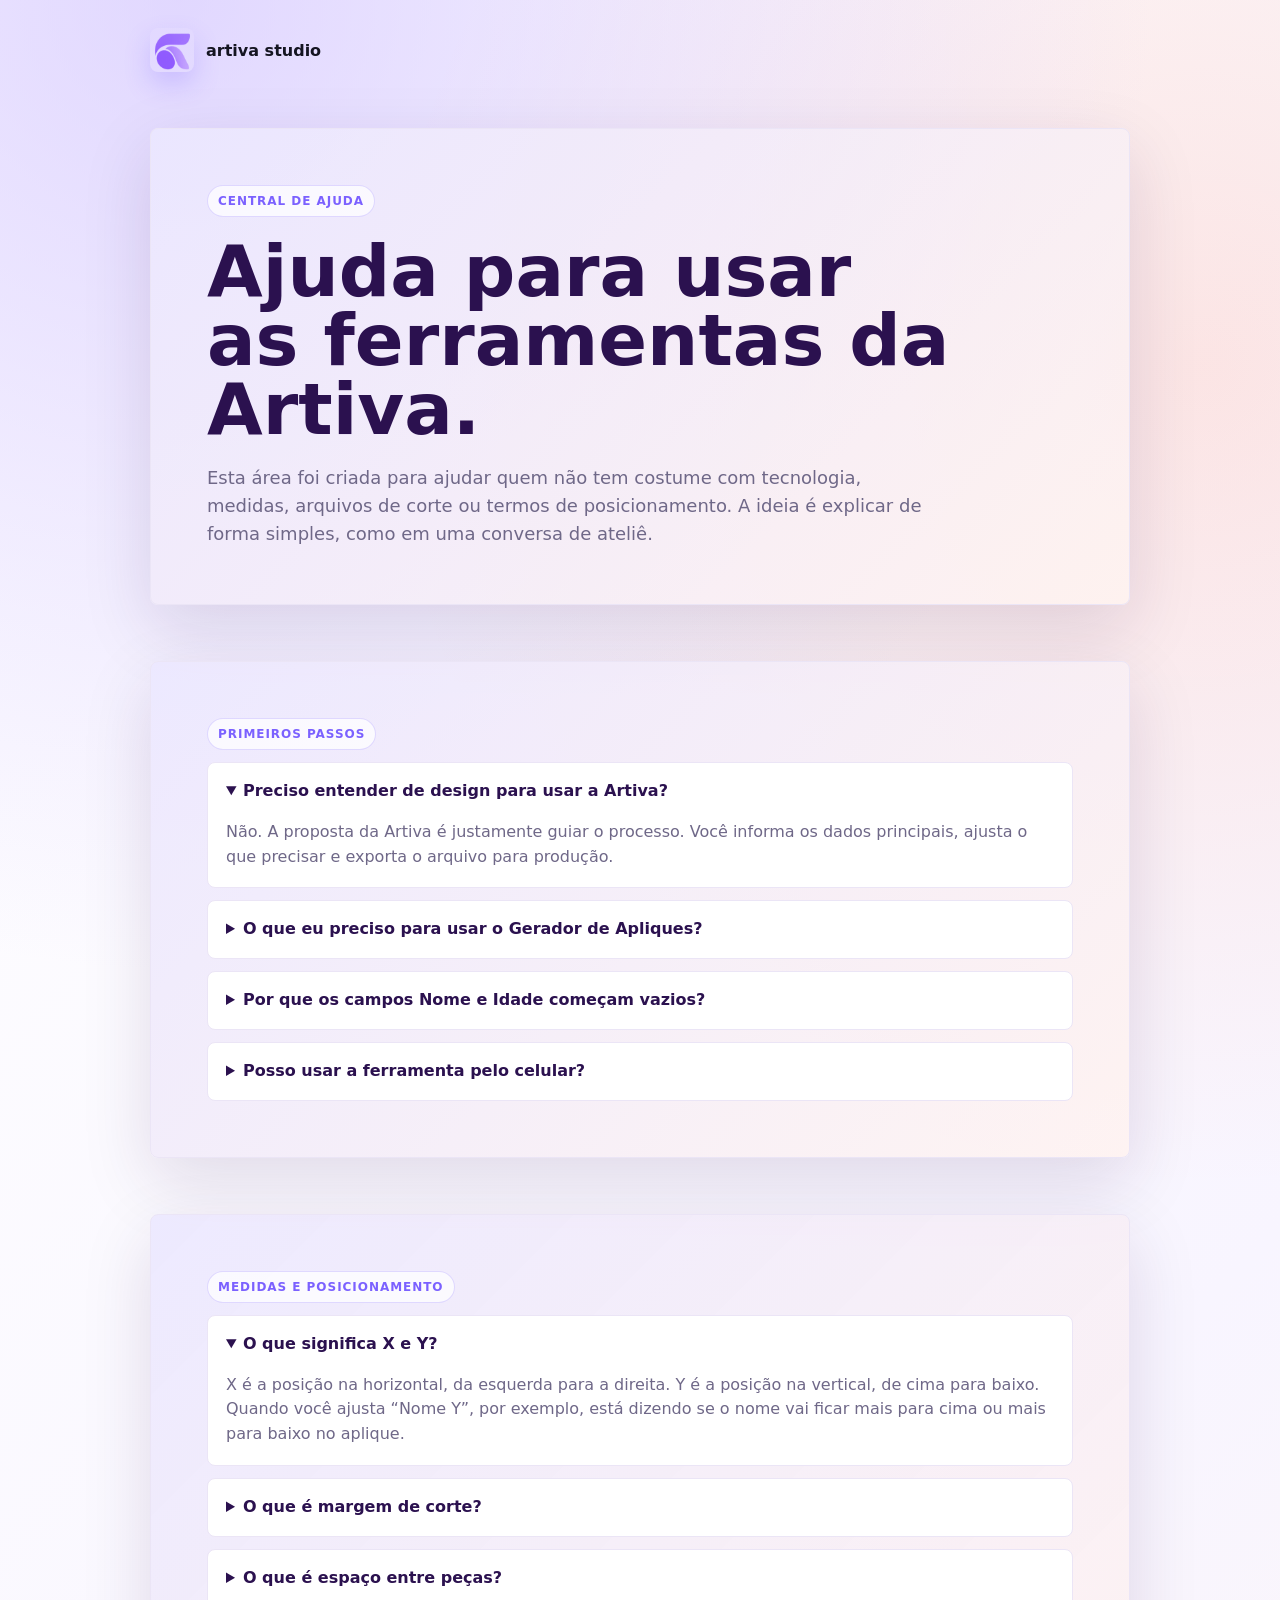
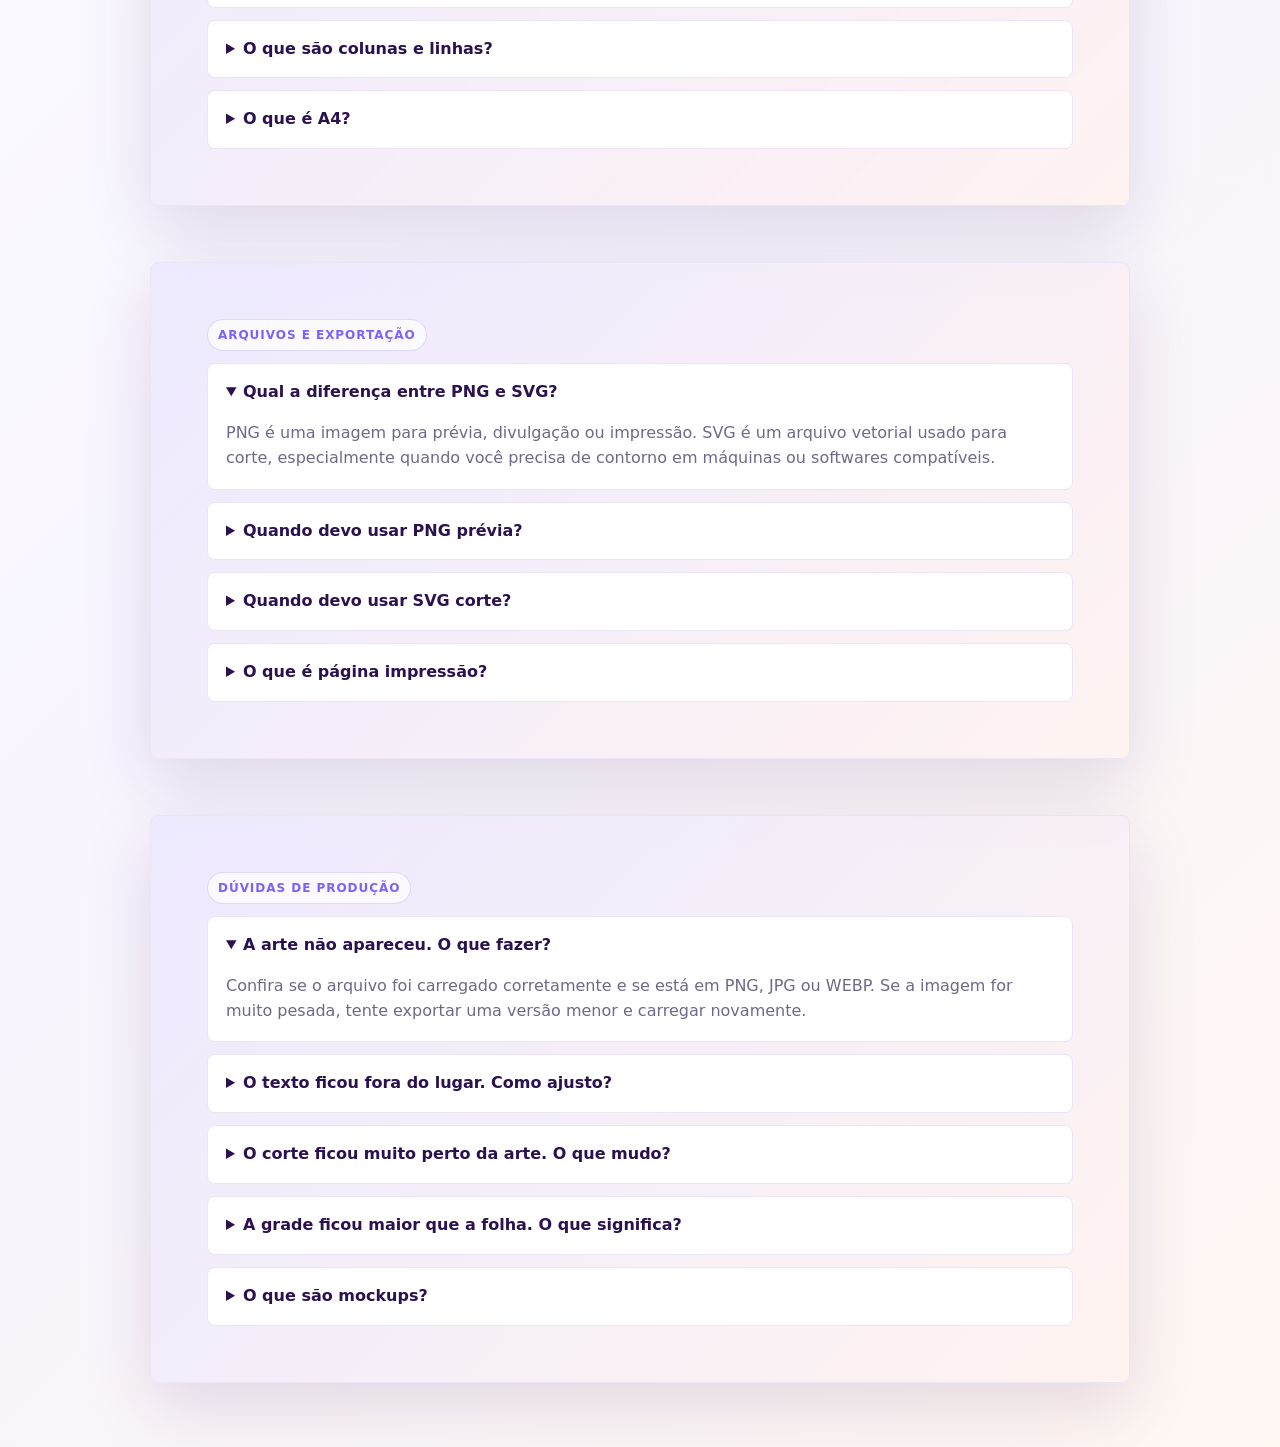
==== faq.html @ 549662f9 "Add files via upload" ====
<!doctype html>
<html lang="pt-BR">
<head>
  <meta charset="utf-8">
  <meta name="viewport" content="width=device-width, initial-scale=1">
  <title>Ajuda e Dúvidas - Artiva Studio</title>
  <link rel="stylesheet" href="style.css">
</head>
<body class="simple-page">
  <main class="simple-shell">
    <a class="brand" href="./">
      <img src="assets/artiva-icone-ui.png" alt="Artiva">
      <span>artiva studio</span>
    </a>

    <section class="simple-card">
      <span class="eyebrow">Central de ajuda</span>
      <h1>Ajuda para usar as ferramentas da Artiva.</h1>
      <p>Esta área foi criada para ajudar quem não tem costume com tecnologia, medidas, arquivos de corte ou termos de posicionamento. A ideia é explicar de forma simples, como em uma conversa de ateliê.</p>
    </section>

    <section class="simple-card faq-list">
      <span class="eyebrow">Primeiros passos</span>
      <details open>
        <summary>Preciso entender de design para usar a Artiva?</summary>
        <p>Não. A proposta da Artiva é justamente guiar o processo. Você informa os dados principais, ajusta o que precisar e exporta o arquivo para produção.</p>
      </details>
      <details>
        <summary>O que eu preciso para usar o Gerador de Apliques?</summary>
        <p>Você precisa de uma arte base em PNG, JPG ou WEBP. O ideal é usar uma imagem com boa qualidade e, se possível, fundo transparente.</p>
      </details>
      <details>
        <summary>Por que os campos Nome e Idade começam vazios?</summary>
        <p>Para evitar que dados de exemplo saiam por engano na produção. Mesmo vazios, a prévia mostra “Nome” e “Idade” como guia visual.</p>
      </details>
      <details>
        <summary>Posso usar a ferramenta pelo celular?</summary>
        <p>A interface foi pensada para funcionar em telas menores, mas a produção de arquivos e ajustes finos costuma ser mais confortável no computador.</p>
      </details>
    </section>

    <section class="simple-card faq-list">
      <span class="eyebrow">Medidas e posicionamento</span>
      <details open>
        <summary>O que significa X e Y?</summary>
        <p>X é a posição na horizontal, da esquerda para a direita. Y é a posição na vertical, de cima para baixo. Quando você ajusta “Nome Y”, por exemplo, está dizendo se o nome vai ficar mais para cima ou mais para baixo no aplique.</p>
      </details>
      <details>
        <summary>O que é margem de corte?</summary>
        <p>É uma folga ao redor da arte para o corte não ficar grudado demais no desenho. Uma margem pequena deixa o corte mais próximo; uma margem maior deixa mais respiro.</p>
      </details>
      <details>
        <summary>O que é espaço entre peças?</summary>
        <p>É a distância entre um aplique e outro na folha. Esse espaço ajuda na hora de cortar e evita que as peças fiquem muito coladas.</p>
      </details>
      <details>
        <summary>O que são colunas e linhas?</summary>
        <p>Colunas são quantas peças aparecem lado a lado. Linhas são quantas fileiras aparecem de cima para baixo. Por exemplo, 4 colunas e 4 linhas formam 16 peças na folha.</p>
      </details>
      <details>
        <summary>O que é A4?</summary>
        <p>A4 é o tamanho de folha mais comum para impressão caseira e de gráfica rápida. A ferramenta monta a prévia nesse formato para facilitar a produção.</p>
      </details>
    </section>

    <section class="simple-card faq-list">
      <span class="eyebrow">Arquivos e exportação</span>
      <details open>
        <summary>Qual a diferença entre PNG e SVG?</summary>
        <p>PNG é uma imagem para prévia, divulgação ou impressão. SVG é um arquivo vetorial usado para corte, especialmente quando você precisa de contorno em máquinas ou softwares compatíveis.</p>
      </details>
      <details>
        <summary>Quando devo usar PNG prévia?</summary>
        <p>Use PNG para conferir visualmente a folha, mostrar para cliente, salvar uma imagem ou testar a arte antes da impressão.</p>
      </details>
      <details>
        <summary>Quando devo usar SVG corte?</summary>
        <p>Use SVG quando precisar do contorno de corte. Ele é útil para preparar o arquivo em fluxos de produção que aceitam vetor.</p>
      </details>
      <details>
        <summary>O que é página impressão?</summary>
        <p>É uma visualização já preparada para imprimir a folha A4. Ela ajuda a abrir a prévia em tamanho correto para produção.</p>
      </details>
    </section>

    <section class="simple-card faq-list">
      <span class="eyebrow">Dúvidas de produção</span>
      <details open>
        <summary>A arte não apareceu. O que fazer?</summary>
        <p>Confira se o arquivo foi carregado corretamente e se está em PNG, JPG ou WEBP. Se a imagem for muito pesada, tente exportar uma versão menor e carregar novamente.</p>
      </details>
      <details>
        <summary>O texto ficou fora do lugar. Como ajusto?</summary>
        <p>Use os campos de posição, principalmente “Nome Y” e “Idade Y”. Aumentar o número desce o texto; diminuir o número sobe o texto.</p>
      </details>
      <details>
        <summary>O corte ficou muito perto da arte. O que mudo?</summary>
        <p>Aumente a margem de corte. Isso cria mais espaço ao redor do desenho no arquivo de contorno.</p>
      </details>
      <details>
        <summary>A grade ficou maior que a folha. O que significa?</summary>
        <p>Significa que o tamanho das peças, o espaço entre elas ou a quantidade de linhas e colunas não cabe na área segura da A4. Reduza o tamanho, diminua o espaço ou use menos peças.</p>
      </details>
      <details>
        <summary>O que são mockups?</summary>
        <p>Mockups são imagens de apresentação que mostram como a arte ficaria aplicada em um produto, como tubete, chaveiro, adesivo, ecobag ou placa MDF.</p>
      </details>
    </section>
  </main>
</body>
</html>
---- style.css ----
:root {
  --primary: #7b61ff;
  --primary-soft: #c9b8ff;
  --white: #ffffff;
  --coral: #ff7a59;
  --cream: #f5e9dd;
  --dark: #2b114f;
  --ink: #151522;
  --muted: #6f6888;
  --line: #ebe5f6;
  --shadow: 0 24px 70px rgba(43, 17, 79, .13);
}

* { box-sizing: border-box; }

body {
  margin: 0;
  font-family: Inter, ui-sans-serif, system-ui, -apple-system, BlinkMacSystemFont, "Segoe UI", Arial, sans-serif;
  color: var(--ink);
  background:
    radial-gradient(circle at 14% 0%, rgba(201, 184, 255, .55), transparent 30%),
    radial-gradient(circle at 94% 12%, rgba(255, 122, 89, .16), transparent 28%),
    linear-gradient(135deg, #ffffff 0%, #f8f5ff 58%, #fff7f2 100%);
}

a { color: inherit; text-decoration: none; }

.simple-page {
  min-height: 100vh;
}

.simple-shell {
  width: min(980px, calc(100% - 40px));
  margin: 0 auto;
  padding: 28px 0 64px;
}

.brand {
  display: flex;
  align-items: center;
  gap: 12px;
  width: fit-content;
  font-weight: 900;
}

.brand img {
  width: 44px;
  height: 44px;
  border-radius: 8px;
  object-fit: cover;
  box-shadow: 0 12px 26px rgba(123, 97, 255, .24);
}

.simple-card {
  display: grid;
  gap: 20px;
  margin-top: 56px;
  padding: clamp(28px, 5vw, 56px);
  border: 1px solid var(--line);
  border-radius: 8px;
  background:
    linear-gradient(135deg, rgba(123, 97, 255, .13), rgba(255, 122, 89, .08)),
    rgba(255, 255, 255, .86);
  box-shadow: var(--shadow);
}

.eyebrow {
  display: inline-flex;
  width: fit-content;
  padding: 8px 10px;
  border: 1px solid rgba(123, 97, 255, .22);
  border-radius: 999px;
  background: rgba(255, 255, 255, .72);
  color: var(--primary);
  font-size: 12px;
  font-weight: 900;
  letter-spacing: .08em;
  text-transform: uppercase;
}

h1 {
  max-width: 760px;
  margin: 0;
  color: var(--dark);
  font-size: clamp(38px, 7vw, 72px);
  line-height: .96;
}

p {
  max-width: 720px;
  margin: 0;
  color: var(--muted);
  font-size: 18px;
  line-height: 1.55;
}

.simple-grid {
  display: grid;
  grid-template-columns: repeat(3, minmax(0, 1fr));
  gap: 12px;
  margin: 10px 0;
}

.simple-grid div {
  min-height: 150px;
  padding: 18px;
  border: 1px solid var(--line);
  border-radius: 8px;
  background: white;
}

.simple-grid strong {
  display: block;
  margin-bottom: 8px;
  color: var(--dark);
  font-size: 18px;
}

.simple-grid span {
  color: var(--muted);
  line-height: 1.45;
}

.button {
  display: inline-flex;
  align-items: center;
  justify-content: center;
  width: fit-content;
  min-height: 44px;
  padding: 0 18px;
  border-radius: 8px;
  background: var(--primary);
  color: white;
  font-weight: 900;
  box-shadow: 0 16px 34px rgba(123, 97, 255, .28);
}

.button.secondary-link {
  background: white;
  color: var(--dark);
  border: 1px solid var(--line);
  box-shadow: none;
}

.inline-actions {
  display: flex;
  flex-wrap: wrap;
  gap: 12px;
}

.faq-list {
  gap: 12px;
}

details {
  border: 1px solid var(--line);
  border-radius: 8px;
  background: white;
  overflow: hidden;
}

summary {
  cursor: pointer;
  padding: 18px;
  color: var(--dark);
  font-weight: 900;
  line-height: 1.3;
}

details p {
  max-width: none;
  padding: 0 18px 18px;
  font-size: 16px;
}

@media (max-width: 760px) {
  .simple-grid { grid-template-columns: 1fr; }
}
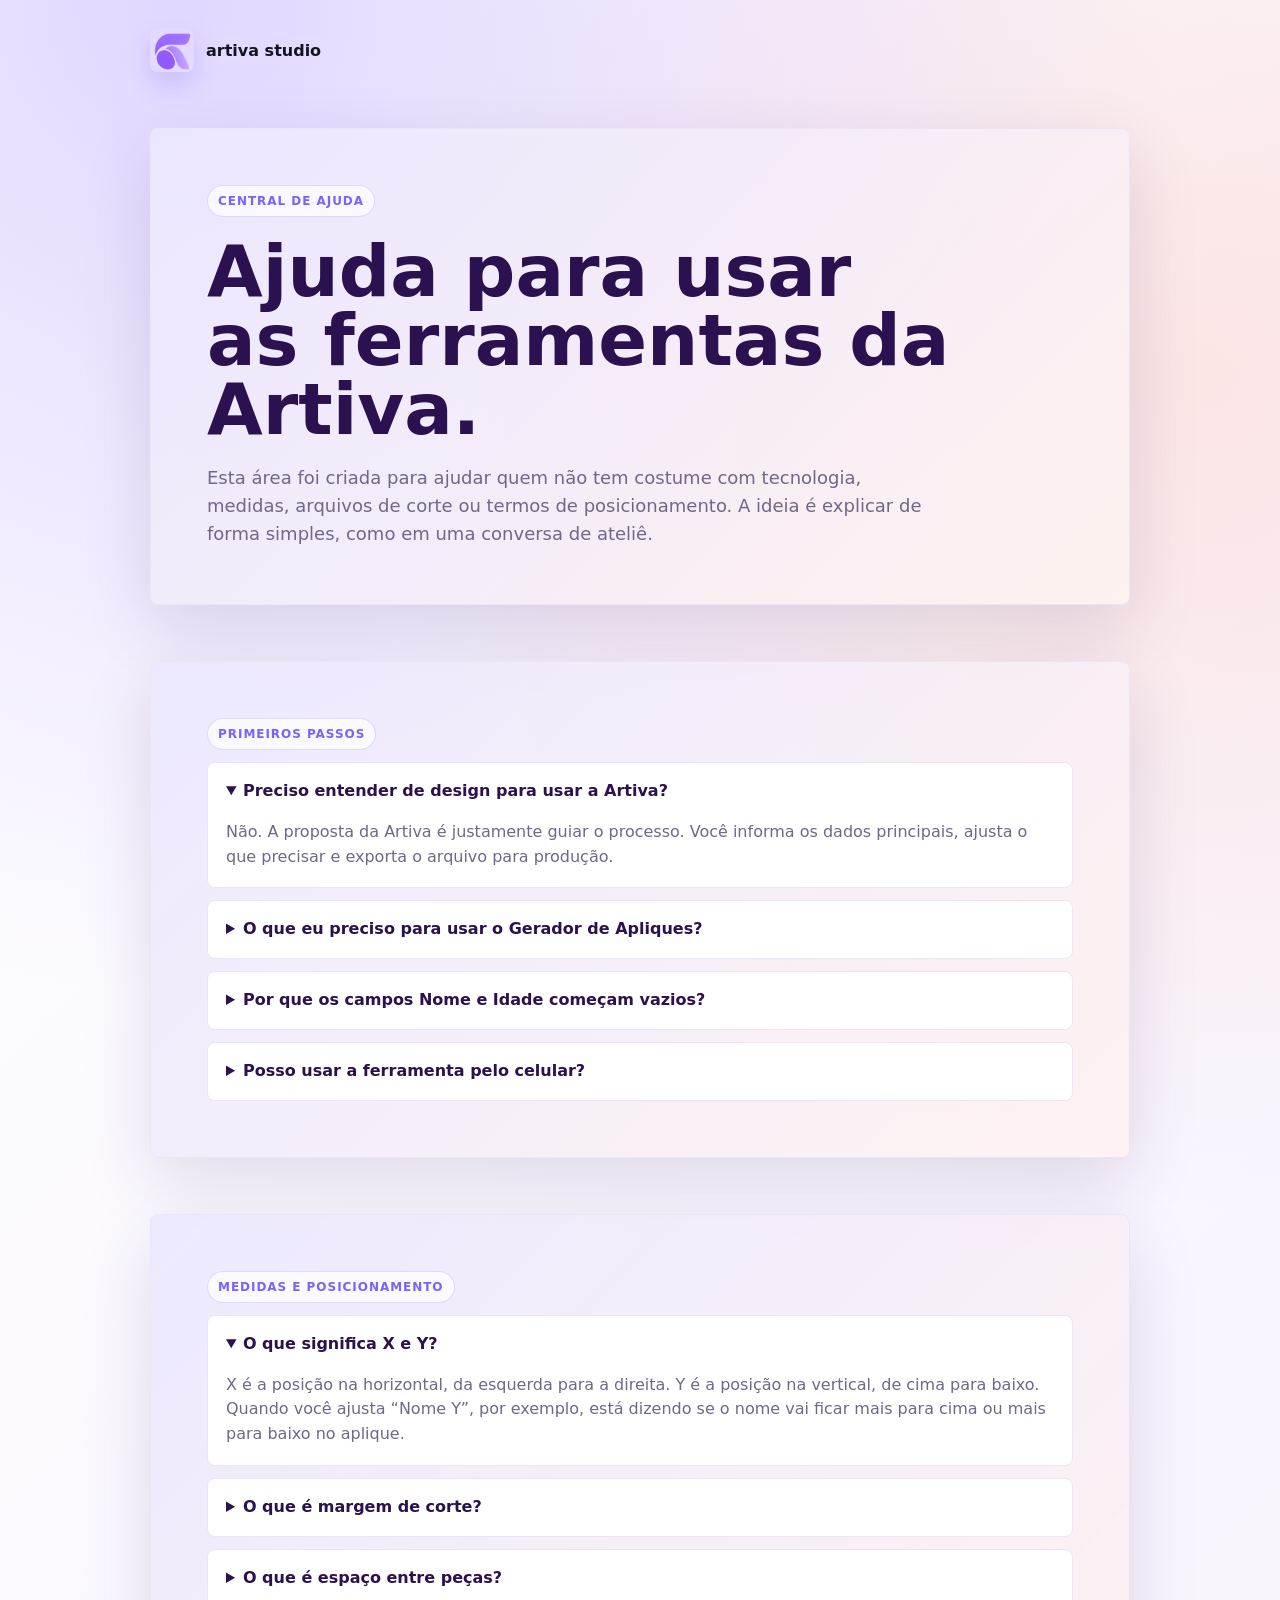
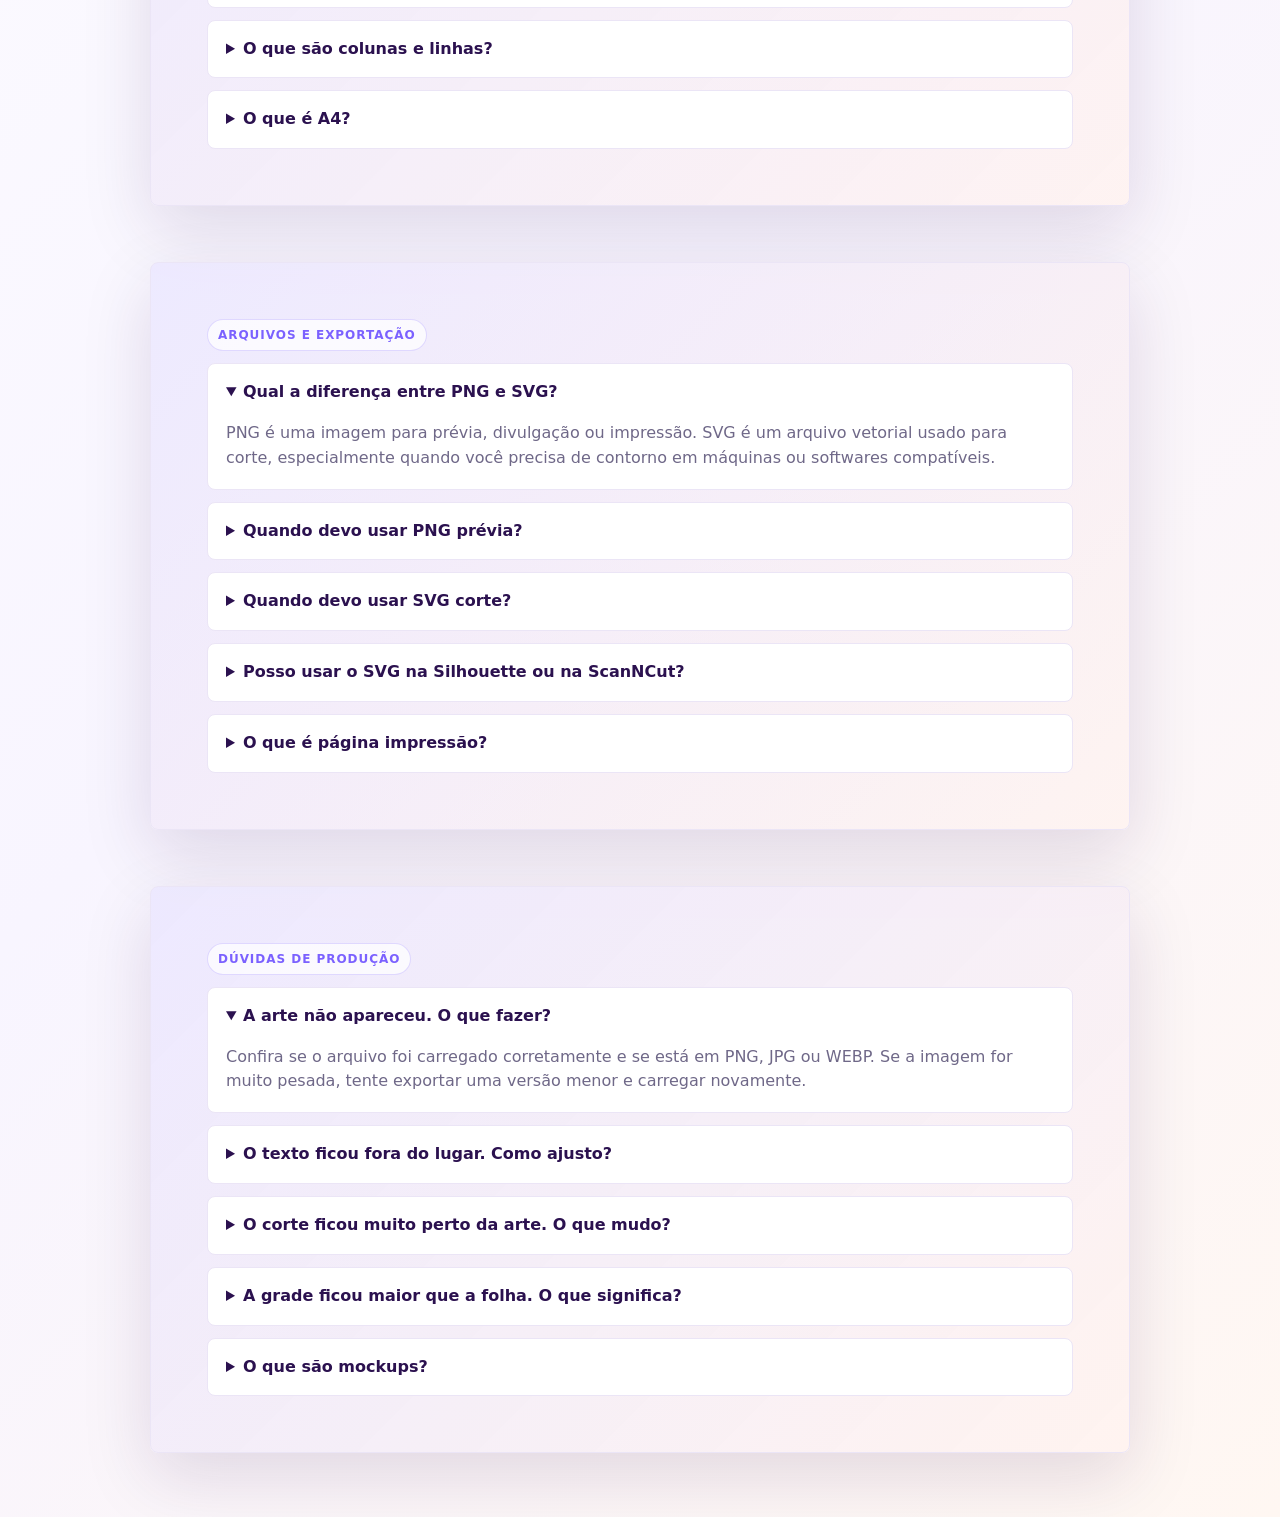
==== commit 067c0402: "Add files via upload" ====
--- a/faq.html
+++ b/faq.html
@@ -78,6 +78,10 @@
         <p>Use SVG quando precisar do contorno de corte. Ele é útil para preparar o arquivo em fluxos de produção que aceitam vetor.</p>
       </details>
       <details>
+        <summary>Posso usar o SVG na Silhouette ou na ScanNCut?</summary>
+        <p>Sim. O SVG é o formato recomendado nesta fase para fluxos de corte. Na Silhouette, importe o SVG no programa compatível com esse formato. Na ScanNCut, use o CanvasWorkspace para abrir ou converter o SVG. Antes de cortar, sempre confira se a escala da folha A4 e das peças está correta.</p>
+      </details>
+      <details>
         <summary>O que é página impressão?</summary>
         <p>É uma visualização já preparada para imprimir a folha A4. Ela ajuda a abrir a prévia em tamanho correto para produção.</p>
       </details>
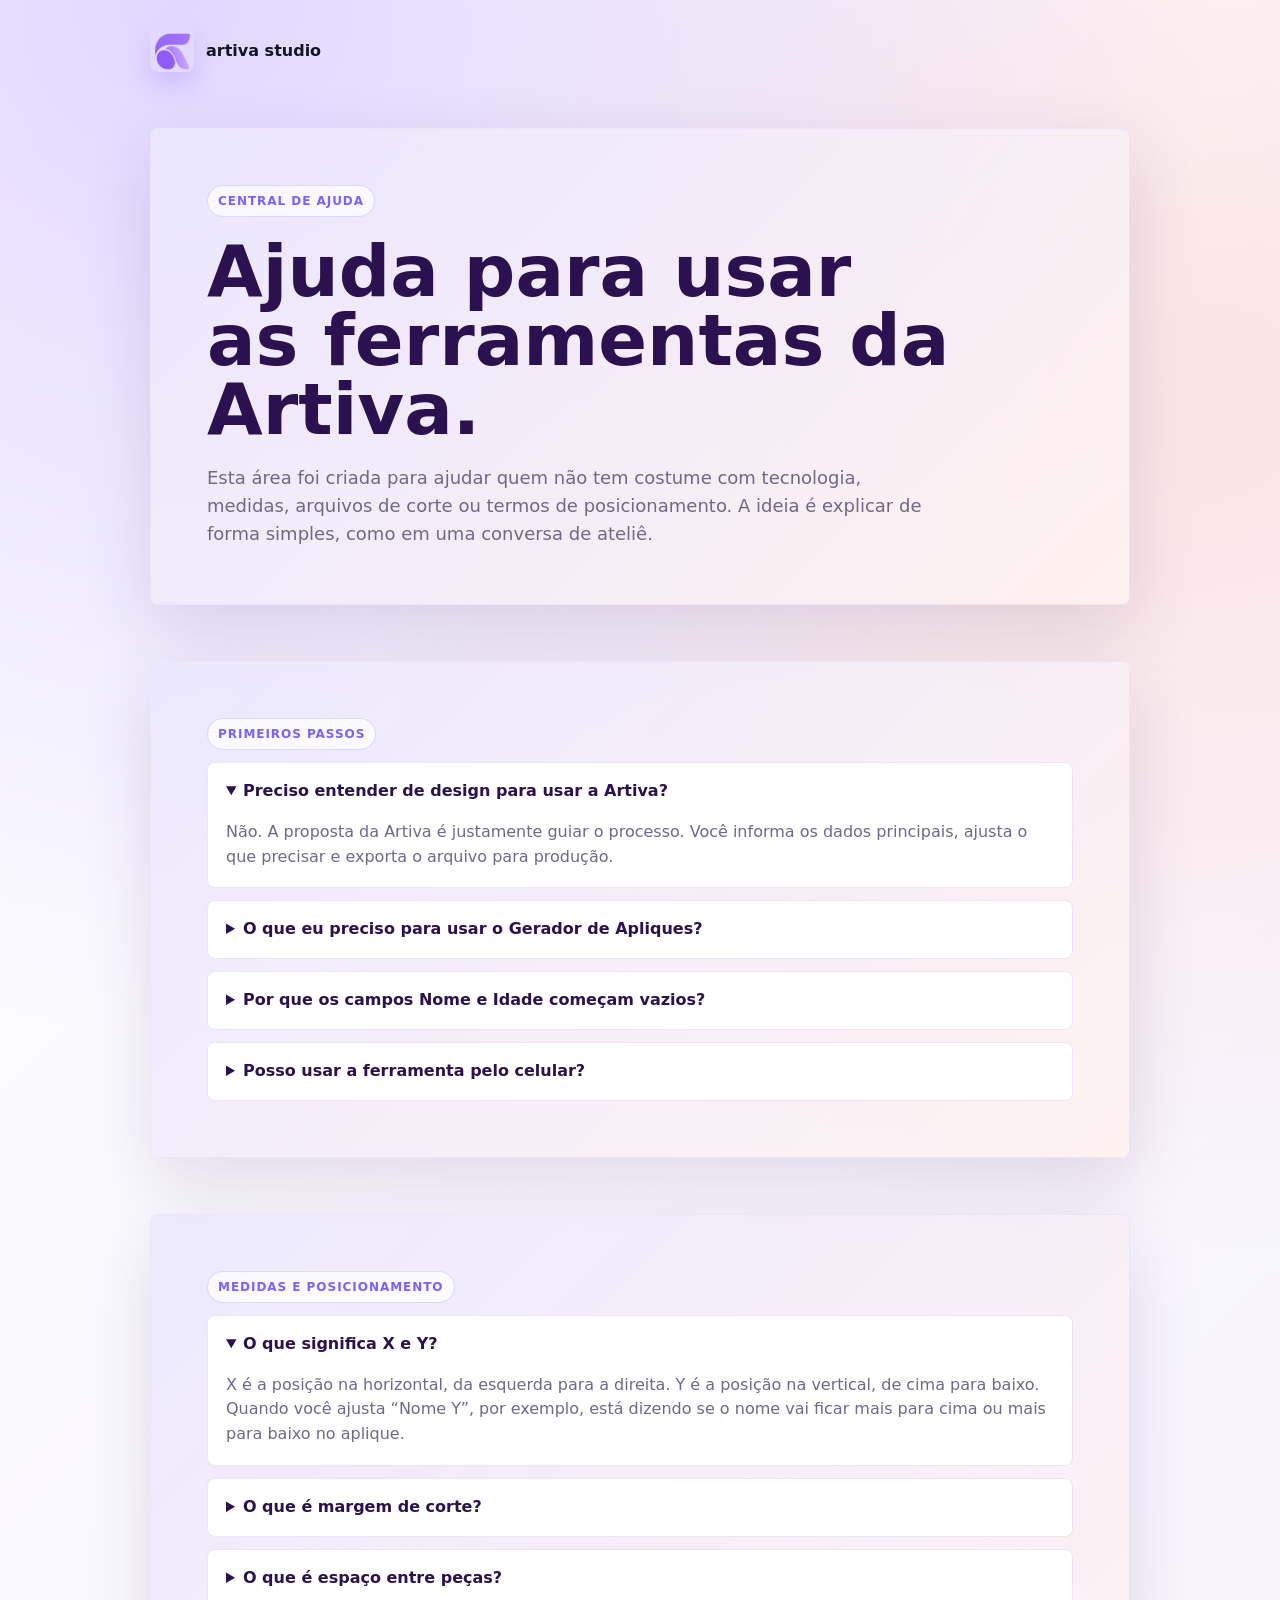
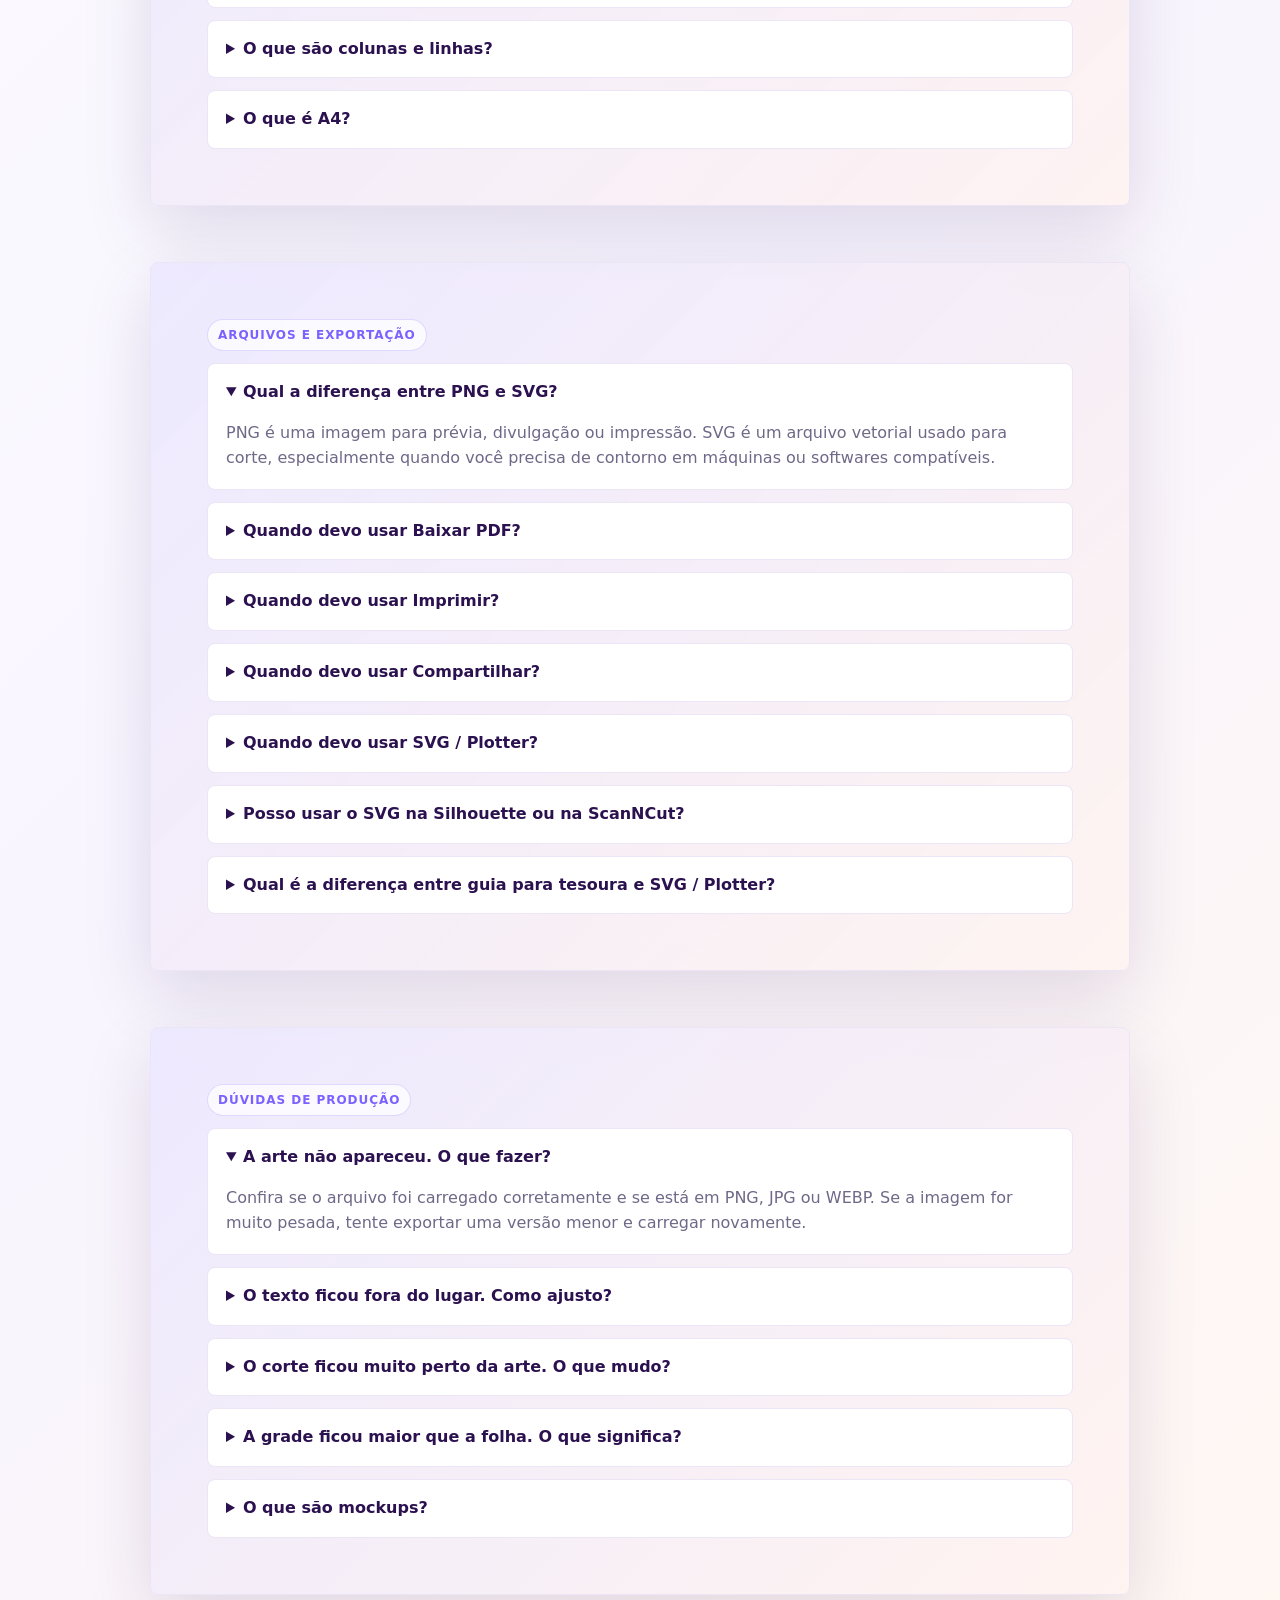
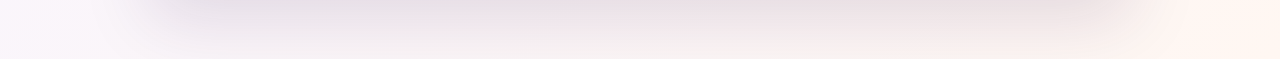
==== commit d3e62982: "Add files via upload" ====
--- a/faq.html
+++ b/faq.html
@@ -70,20 +70,28 @@
         <p>PNG é uma imagem para prévia, divulgação ou impressão. SVG é um arquivo vetorial usado para corte, especialmente quando você precisa de contorno em máquinas ou softwares compatíveis.</p>
       </details>
       <details>
-        <summary>Quando devo usar PNG prévia?</summary>
-        <p>Use PNG para conferir visualmente a folha, mostrar para cliente, salvar uma imagem ou testar a arte antes da impressão.</p>
+        <summary>Quando devo usar Baixar PDF?</summary>
+        <p>Use Baixar PDF para salvar a folha pronta no celular ou computador. É a opção mais segura para guardar, enviar pelo WhatsApp, mandar para gráfica ou imprimir depois.</p>
       </details>
       <details>
-        <summary>Quando devo usar SVG corte?</summary>
-        <p>Use SVG quando precisar do contorno de corte. Ele é útil para preparar o arquivo em fluxos de produção que aceitam vetor.</p>
+        <summary>Quando devo usar Imprimir?</summary>
+        <p>Use Imprimir quando quiser mandar a folha direto para a impressora. Se o navegador bloquear a janela, use Baixar PDF e imprima o arquivo salvo.</p>
+      </details>
+      <details>
+        <summary>Quando devo usar Compartilhar?</summary>
+        <p>Use Compartilhar para enviar o PDF pelo celular, por exemplo para WhatsApp, Drive ou outro aplicativo. Quando o navegador não permite compartilhamento direto, a ferramenta baixa o PDF como alternativa.</p>
+      </details>
+      <details>
+        <summary>Quando devo usar SVG / Plotter?</summary>
+        <p>Use SVG / Plotter quando precisar do arquivo de corte para Silhouette, ScanNCut, CanvasWorkspace ou outro fluxo que aceite vetor.</p>
       </details>
       <details>
         <summary>Posso usar o SVG na Silhouette ou na ScanNCut?</summary>
         <p>Sim. O SVG é o formato recomendado nesta fase para fluxos de corte. Na Silhouette, importe o SVG no programa compatível com esse formato. Na ScanNCut, use o CanvasWorkspace para abrir ou converter o SVG. Antes de cortar, sempre confira se a escala da folha A4 e das peças está correta.</p>
       </details>
       <details>
-        <summary>O que é página impressão?</summary>
-        <p>É uma visualização já preparada para imprimir a folha A4. Ela ajuda a abrir a prévia em tamanho correto para produção.</p>
+        <summary>Qual é a diferença entre guia para tesoura e SVG / Plotter?</summary>
+        <p>A guia para tesoura ou estilete aparece no PDF impresso, ajudando no corte manual. O SVG / Plotter é um arquivo separado para máquinas de corte, por isso pode ser usado sem marcas visuais na impressão.</p>
       </details>
     </section>
 
